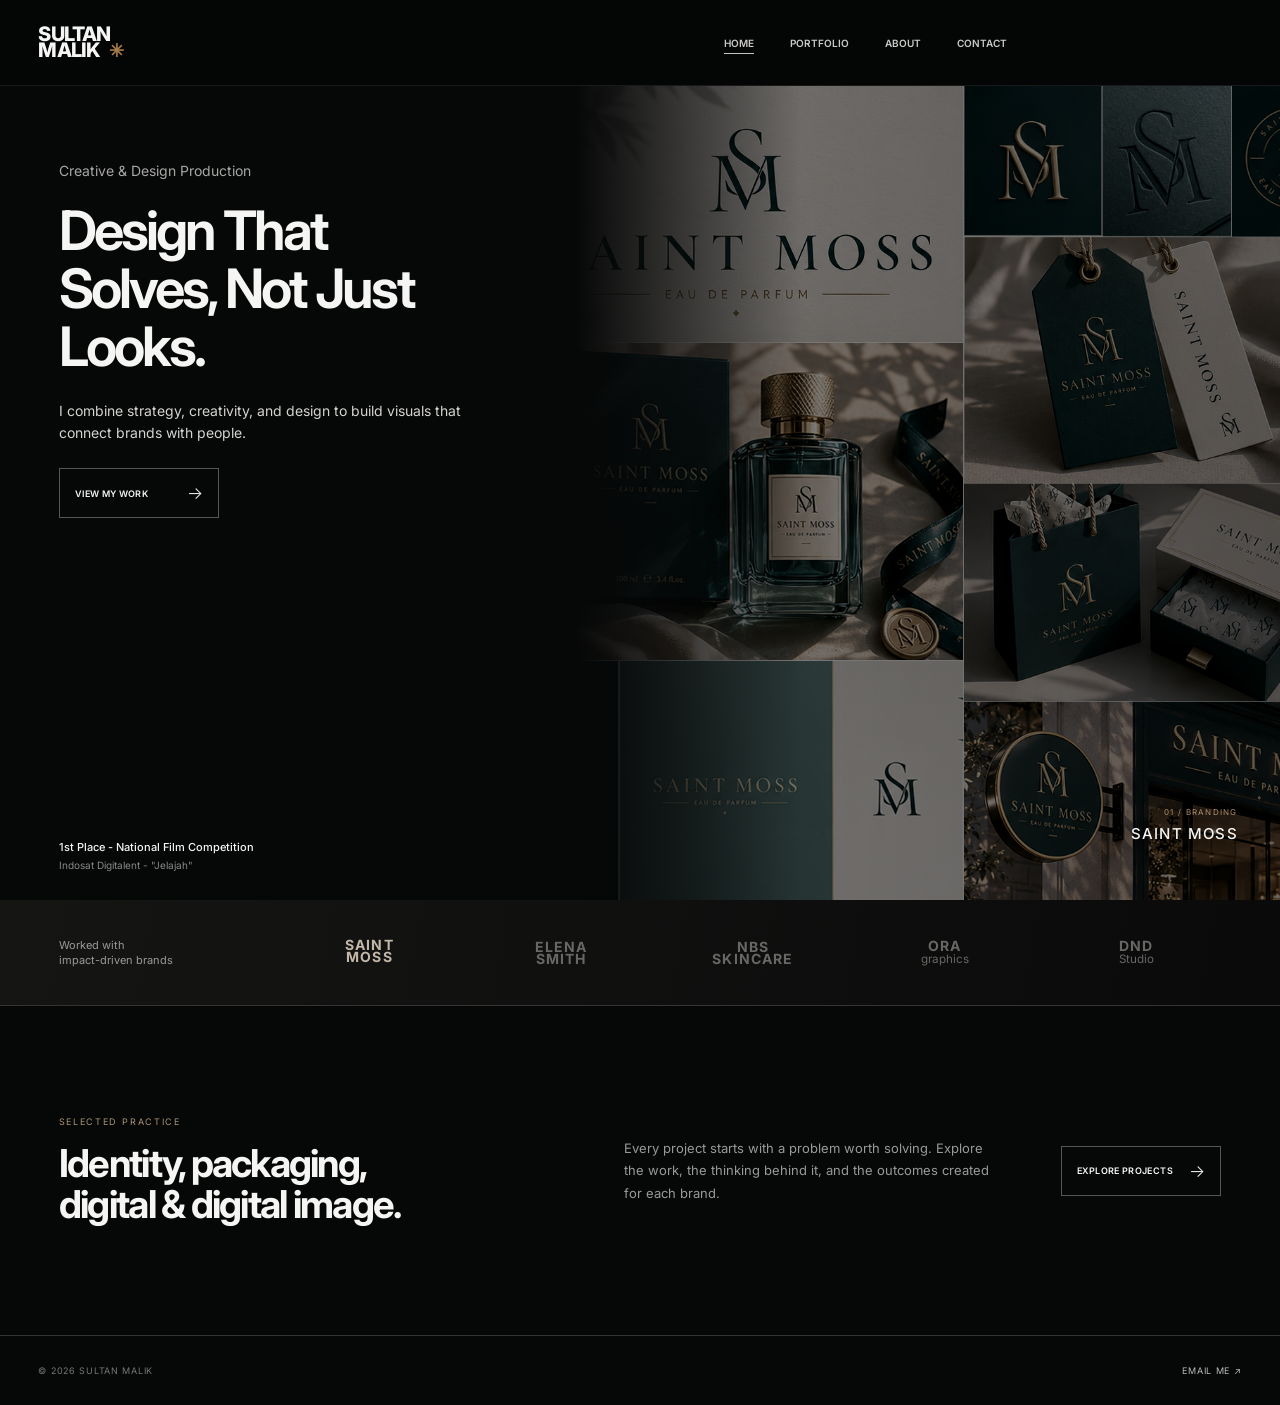
==== index.html @ d6b9b327 "Upload portfolio website" ====
<!doctype html>
<html lang="en">
  <head>
    <!-- ========================================================
         PENGATURAN HALAMAN HOME
         Ubah judul tab browser dan deskripsi Google di bagian ini.
         ======================================================== -->
    <meta charset="UTF-8">
    <meta name="viewport" content="width=device-width, initial-scale=1">
    <meta
      name="description"
      content="Sultan Malik - Creative and Design Production."
    >
    <title>Sultan Malik - Home</title>
    <link rel="stylesheet" href="./src/styles.css">
  </head>

  <body data-page="home">
    <div class="site-shell">
      <!-- HEADER DAN MENU
           Isi header dibuat oleh src/common.js. -->
      <div id="site-header"></div>

      <main class="home-page">
        <!-- ======================================================
             HERO HOME
             Ubah label, judul besar, deskripsi, dan tombol di sini.
             ====================================================== -->
        <section class="hero" id="home">
          <div class="hero-copy">
            <p class="intro" id="homeIntroLabel">Creative & Design Production</p>

            <h1 id="homeHeadline">
              Design That<br>
              Solves, Not Just<br>
              Looks.
            </h1>

            <p class="lede" id="homeIntroText">
              I combine strategy, creativity, and design to build visuals that
              connect brands with people.
            </p>

            <a class="outline-button" href="./portfolio.html">
              VIEW MY WORK
              <span class="arrow">→</span>
            </a>

            <div class="award achievement-carousel" id="achievementCarousel">
              <div
                class="achievement-items"
                id="achievementItems"
                aria-live="polite"
              >
                <article class="achievement-item active">
                  <b>1st Place - National Film Competition</b>
                  <span>Indosat Digitalent - "Jelajah"</span>
                </article>

                <article class="achievement-item">
                  <b>2nd Place - National Film Competition</b>
                  <span>SEAMEO BIOTROP - "Lerak"</span>
                </article>

                <article class="achievement-item">
                  <b>Top 10 - Provincial Film Competition</b>
                  <span>Short film - "Tanpa Batas"</span>
                </article>
              </div>
            </div>
          </div>

          <!-- SLIDER GAMBAR PROJECT HOME
               Tambah atau ubah setiap <figure class="hero-slide"> di sini. -->
          <div
            class="hero-art"
            role="img"
            aria-label="Dark premium packaging concept"
          >
            <figure class="hero-slide active" data-slide="0">
              <img
                src="./assets/saintmoss/template.png"
                alt="SAINT MOSS branding project"
              >
              <figcaption>
                <span>01 / BRANDING</span>
                <b>SAINT MOSS</b>
              </figcaption>
            </figure>

            <figure class="hero-slide" data-slide="1" aria-hidden="true">
              <img
                src="./assets/elena/DI/1.jpg"
                alt="ELENA SMITH digital imaging"
              >
              <figcaption>
                <span>02 / DIGITAL IMAGING</span>
                <b>ELENA SMITH</b>
              </figcaption>
            </figure>

            <figure class="hero-slide" data-slide="2" aria-hidden="true">
              <img
                src="./assets/nbs/sosmed/sosmed1.jpg"
                alt="NBS SKINCARE social media"
              >
              <figcaption>
                <span>03 / SOCIAL MEDIA</span>
                <b>NBS SKINCARE</b>
              </figcaption>
            </figure>

            <figure class="hero-slide" data-slide="3" aria-hidden="true">
              <img
                src="https://images.unsplash.com/photo-1544947950-fa07a98d237f?auto=format&fit=crop&w=1600&q=90"
                alt="ORA Graphics editorial project"
              >
              <figcaption>
                <span>04 / EDITORIAL</span>
                <b>ORA GRAPHICS</b>
              </figcaption>
            </figure>

            <figure class="hero-slide" data-slide="4" aria-hidden="true">
              <img
                src="https://images.unsplash.com/photo-1489599849927-2ee91cede3ba?auto=format&fit=crop&w=1600&q=90"
                alt="DND Studio film project"
              >
              <figcaption>
                <span>05 / MOVING IMAGE</span>
                <b>DND STUDIO</b>
              </figcaption>
            </figure>
          </div>
        </section>

        <!-- ======================================================
             TOMBOL NAMA BRAND DI BAWAH SLIDER
             data-slide harus sesuai urutan hero-slide, dimulai dari 0.
             ====================================================== -->
        <section class="brand-strip" aria-label="Selected clients">
          <p>
            Worked with<br>
            impact-driven brands
          </p>

          <button class="brand-trigger active" data-slide="0" aria-pressed="true">
            SAINT<br>
            MOSS
          </button>

          <button class="brand-trigger" data-slide="1" aria-pressed="false">
            ELENA<br>
            SMITH
          </button>

          <button class="brand-trigger" data-slide="2" aria-pressed="false">
            NBS<br>
            SKINCARE
          </button>

          <button class="brand-trigger" data-slide="3" aria-pressed="false">
            ORA<br>
            <small>graphics</small>
          </button>

          <button class="brand-trigger" data-slide="4" aria-pressed="false">
            DND<br>
            <small>Studio</small>
          </button>
        </section>

        <!-- ======================================================
             AJAKAN MELIHAT PORTFOLIO
             ====================================================== -->
        <section class="home-next">
          <div>
            <p class="eyebrow">SELECTED PRACTICE</p>

            <h2 id="practiceTitle">
              Identity, packaging,<br>
              digital & digital image.
            </h2>
          </div>

          <p id="practiceText">
            Every project starts with a problem worth solving. Explore the work,
            the thinking behind it, and the outcomes created for each brand.
          </p>

          <a class="outline-button" href="./portfolio.html">
            EXPLORE PROJECTS
            <span class="arrow">→</span>
          </a>
        </section>
      </main>

      <!-- FOOTER
           Isi footer dibuat oleh src/common.js. -->
      <div id="site-footer"></div>
    </div>

    <!-- JAVASCRIPT
         common.js = header/menu/footer, index.js = seluruh slider Home. -->
    <script type="module" src="./src/common.js"></script>
    <script type="module" src="./src/index.js"></script>
  </body>
</html>
---- src/styles.css ----
/* ============================================================
   FONT DAN PENGATURAN DASAR WEBSITE
   Warna utama, font, reset, dan perilaku scroll ada di bagian ini.
   ============================================================ */
@import url("https://fonts.googleapis.com/css2?family=Inter:wght@300;400;500;600;700&display=swap");

:root {
  color-scheme: dark;
  font-family: Inter, Arial, sans-serif;
  background: #050606;
  color: #f5f5f3;
  --gold: #a47b48;
  --muted: #9b9b98;
  --line: #343434;
}

* {
  box-sizing: border-box;
}

html {
  scroll-behavior: smooth;
}

body {
  margin: 0;
  min-width: 320px;
  min-height: 100vh;
  background: #050606;
  -webkit-font-smoothing: antialiased;
}

button,
a {
  font: inherit;
}

a {
  color: inherit;
  text-decoration: none;
}

button {
  color: inherit;
}

.site-shell {
  max-width: 1920px;
  margin: auto;
  overflow: clip;
  background: #060707;
}

/* ============================================================
   HEADER, LOGO, DAN NAVIGASI DESKTOP
   ============================================================ */
#site-header {
  position: sticky;
  top: 0;
  z-index: 50;
}

.header {
  height: 86px;
  display: grid;
  grid-template-columns: 1fr 1.25fr auto;
  align-items: center;
  padding: 0 3vw;
  border-bottom: 1px solid #181918;
  background: rgba(5, 6, 6, 0.94);
  backdrop-filter: blur(14px);
}

.brand {
  font-size: 20px;
  font-weight: 800;
  line-height: 0.78;
  letter-spacing: -0.8px;
}

.brand i {
  color: var(--gold);
  font-style: normal;
  font-size: 18px;
  margin-left: 5px;
}

.nav {
  display: flex;
  justify-content: center;
  gap: 36px;
  font-size: 10px;
  font-weight: 600;
}

.nav a {
  padding: 12px 0;
  opacity: 0.82;
  position: relative;
}

.nav a:hover {
  opacity: 1;
}

.nav a.active::after {
  content: "";
  position: absolute;
  height: 1px;
  background: #eee;
  left: 0;
  right: 0;
  bottom: 7px;
}

.header-action {
  min-width: 58px;
  display: flex;
  justify-content: flex-end;
}

.menu-button {
  display: none;
}

/* ============================================================
   STRUKTUR LAYOUT UTAMA
   ============================================================ */
.layout {
  display: grid;
  grid-template-columns: 63% 37%;
  align-items: start;
}

.left-column {
  border-right: 1px solid #4a4a48;
}

.right-column {
  min-width: 0;
}

/* ============================================================
   HOME: HERO, JUDUL, DAN TOMBOL UTAMA
   ============================================================ */
.hero {
  min-height: 650px;
  display: grid;
  grid-template-columns: 45% 55%;
  position: relative;
  overflow: hidden;
}

.hero-copy {
  padding: 76px 0 28px 4.6vw;
  z-index: 2;
}

.intro {
  color: #a7a7a5;
  font-size: 14px;
  margin: 0 0 22px;
}

h1 {
  font-size: clamp(50px, 4.25vw, 78px);
  line-height: 1.07;
  letter-spacing: -0.055em;
  margin: 0;
  font-weight: 650;
}

.lede {
  max-width: 405px;
  color: #d4d4d1;
  font-size: 14px;
  line-height: 1.6;
  margin: 24px 0;
}

.outline-button {
  display: flex;
  justify-content: space-between;
  align-items: center;
  width: 160px;
  border: 1px solid #555;
  padding: 14px 15px;
  font-size: 9px;
  font-weight: 600;
  letter-spacing: 0.04em;
  transition: 0.25s;
}

.outline-button:hover {
  background: #f2f2ef;
  color: #080808;
  border-color: #f2f2ef;
}

.arrow {
  font-size: 17px;
  font-weight: 300;
}

/* ============================================================
   HOME: SLIDE ACHIEVEMENT
   Transisi muncul/hilang achievement diatur di bagian ini.
   ============================================================ */
.award {
  position: absolute;
  bottom: 26px;
  display: flex;
  align-items: center;
}

.award p {
  margin: 0;
  font-size: 11px;
  line-height: 1.55;
}

.award span {
  color: #9e9e9b;
}

.award b {
  font-weight: 500;
}

.achievement-items {
  position: relative;
  width: 310px;
  height: 38px;
}

.achievement-item {
  position: absolute;
  inset: 0;
  display: flex;
  flex-direction: column;
  justify-content: center;
  gap: 5px;
  opacity: 0;
  transform: translateY(7px);
  transition:
    opacity 0.45s ease,
    transform 0.45s ease;
  pointer-events: none;
}

.achievement-item.active {
  opacity: 1;
  transform: translateY(0);
}

.achievement-item b {
  font-size: 11px;
  font-weight: 500;
}

.achievement-item span {
  color: #888;
  font-size: 10px;
}

/* ============================================================
   HOME: SLIDER GAMBAR PROJECT
   JavaScript memilih class .active; CSS membuat efek fade dan geraknya.
   ============================================================ */
.hero-art {
  position: relative;
  background: radial-gradient(
    circle at 57% 53%,
    #292823 0,
    #121311 27%,
    #070808 58%
  );
}

.hero-art::after {
  content: "";
  position: absolute;
  inset: 58% 0 0;
  background: linear-gradient(160deg, transparent, #030303 60%);
  border-top: 1px solid #171817;
  transform: skewY(-5deg);
  transform-origin: left;
}

.hero-slide {
  position: absolute;
  inset: 0;
  z-index: 1;
  margin: 0;
  opacity: 0;
  transform: scale(1.025);
  transition:
    opacity 0.8s ease,
    transform 5.5s ease;
  pointer-events: none;
}

.hero-slide.active {
  opacity: 1;
  transform: scale(1);
  pointer-events: auto;
}

.hero-slide::after {
  content: "";
  position: absolute;
  inset: 0;
  background: linear-gradient(
    90deg,
    #060707 0,
    transparent 32%,
    rgba(0, 0, 0, 0.16) 100%
  );
}

.hero-slide img {
  width: 100%;
  height: 100%;
  object-fit: cover;
  filter: saturate(0.55) brightness(0.48) contrast(1.08);
}

.hero-slide figcaption {
  position: absolute;
  z-index: 3;
  right: 6%;
  bottom: 7%;
  display: flex;
  flex-direction: column;
  align-items: flex-end;
  gap: 7px;
  text-align: right;
  text-shadow: 0 2px 12px #000;
}

.hero-slide figcaption span {
  color: #ad8d68;
  font-size: 8px;
  letter-spacing: 0.16em;
}

.hero-slide figcaption b {
  font-size: 15px;
  letter-spacing: 0.08em;
  font-weight: 500;
}

.package {
  position: absolute;
  z-index: 2;
  width: 260px;
  height: 385px;
  right: 14%;
  top: 100px;
  padding: 105px 35px;
  color: #a77c48;
  background: linear-gradient(110deg, #131414, #282724 48%, #111 49%);
  box-shadow: -35px 40px 65px #000;
  transform: perspective(700px) rotateY(-7deg) rotateZ(2deg);
}

.package::after {
  content: "";
  position: absolute;
  right: 0;
  top: 0;
  width: 38px;
  height: 100%;
  background: repeating-linear-gradient(45deg, #9b7041 0 6px, #191714 6px 12px);
  mix-blend-mode: screen;
  opacity: 0.65;
}

.package span {
  font-family: Georgia, serif;
  font-size: 24px;
  font-style: italic;
}

.package small {
  display: block;
  font-size: 9px;
  margin-top: 36px;
  line-height: 1.5;
}

/* ============================================================
   HOME: TOMBOL NAMA BRAND DI BAWAH SLIDER
   ============================================================ */
.brand-strip {
  min-height: 105px;
  padding: 0 4.6vw;
  display: grid;
  grid-template-columns: 1.2fr repeat(5, 1fr);
  align-items: center;
  gap: 22px;
  background: linear-gradient(100deg, #151614, #090a09);
  color: #999;
}

.brand-strip p {
  font-size: 11px;
  line-height: 1.35;
}

.brand-strip b {
  font-size: 14px;
  letter-spacing: 0.08em;
  line-height: 0.85;
  text-align: center;
}

.brand-strip small {
  letter-spacing: 0;
  font-weight: 400;
}

.brand-trigger {
  min-height: 70px;
  border: 0;
  padding: 8px;
  background: none;
  color: #676765;
  font-size: 14px;
  font-weight: 700;
  letter-spacing: 0.08em;
  line-height: 0.85;
  text-align: center;
  cursor: pointer;
  transition:
    color 0.35s ease,
    transform 0.35s ease;
}

.brand-trigger small {
  font-weight: 400;
  letter-spacing: 0;
}

.brand-trigger:hover {
  color: #aaa59d;
}

.brand-trigger.active {
  color: #c2b7a9;
  transform: translateY(-2px);
}

.brand-trigger:focus-visible {
  outline: 1px solid #8f704d;
  outline-offset: 3px;
}

/* ============================================================
   KOMPONEN KONTEN BERSAMA
   Style umum untuk blok About, Portfolio, statistik, dan Contact.
   ============================================================ */
.about {
  min-height: 365px;
  display: grid;
  grid-template-columns: 45% 55%;
  padding: 24px 4.6vw;
  align-items: center;
}

.eyebrow {
  color: #ac9478;
  font-size: 9px;
  letter-spacing: 0.18em;
  margin: 0 0 16px;
}

.about h2,
.portfolio h2,
.contact h2 {
  font-size: 30px;
  letter-spacing: -0.045em;
  margin: 0 0 14px;
}

.about-copy > p:not(.eyebrow) {
  color: #aaa;
  max-width: 330px;
  font-size: 12px;
  line-height: 1.65;
}

.small {
  width: 135px;
  margin-top: 18px;
  padding: 10px 12px;
  font-size: 8px;
}

.portrait {
  height: 285px;
  background: linear-gradient(135deg, #161616, #272727 60%, #080808);
  position: relative;
  overflow: hidden;
  display: grid;
  place-items: center;
  color: #555;
  font-size: 25px;
  letter-spacing: 0.2em;
  text-align: center;
}

.portrait-glow {
  position: absolute;
  width: 210px;
  height: 330px;
  border-radius: 50% 50% 30% 30%;
  background: radial-gradient(circle at 55% 25%, #999, #333 22%, #070707 65%);
  right: 18%;
  top: 38px;
  filter: grayscale(1);
  transform: rotate(-10deg);
}

.portrait span {
  z-index: 1;
  font-size: 9px;
  color: #888;
}

.stats {
  min-height: 120px;
  display: grid;
  grid-template-columns: repeat(4, 1fr);
  background: linear-gradient(90deg, #181916, #0b0c0b);
  padding: 24px 4vw;
}

.stats div {
  display: flex;
  flex-direction: column;
  align-items: center;
  justify-content: center;
  gap: 9px;
  border-right: 1px solid #3d3d3b;
}

.stats div:last-child {
  border: 0;
}

.stats strong {
  font-family: Georgia, serif;
  font-weight: 400;
  font-size: 31px;
}

.stats sup {
  font-size: 18px;
}

.stats span {
  font-size: 11px;
  color: #aaa;
}

.portfolio {
  min-height: 1000px;
}

.portfolio-head {
  padding: 42px 32px 20px;
  border-bottom: 1px solid var(--line);
}

.portfolio h2 {
  font-size: 34px;
}

.filters {
  display: flex;
  gap: 8px;
  flex-wrap: wrap;
  margin-top: 15px;
}

.filters button {
  border: 0;
  background: none;
  color: #999;
  font-size: 9px;
  padding: 8px 12px;
  cursor: pointer;
}

.filters button.active {
  background: #f1f1ef;
  color: #111;
  border-radius: 3px;
}

.project-grid {
  padding: 0 20px 20px;
  display: grid;
  grid-template-columns: 1fr 1fr;
  gap: 18px;
}

.project-card {
  padding-top: 0;
  min-width: 0;
  transition: 0.2s;
}

.project-image {
  aspect-ratio: 1.48;
  overflow: hidden;
  background: #1c1c1b;
  position: relative;
}

.project-image img {
  width: 100%;
  height: 100%;
  object-fit: cover;
  filter: saturate(0.65) brightness(0.7);
  transition: 0.45s;
}

.project-card:hover img {
  transform: scale(1.04);
  filter: saturate(0.9) brightness(0.78);
}

.view-label {
  position: absolute;
  inset: auto 8px 8px auto;
  background: #eee;
  color: #111;
  padding: 7px 9px;
  font-size: 7px;
  opacity: 0;
  transform: translateY(5px);
  transition: 0.25s;
}

.project-card:hover .view-label {
  opacity: 1;
  transform: none;
}

.project-meta {
  display: flex;
  justify-content: space-between;
  gap: 10px;
  padding: 10px 0 0;
}

.project-meta h3 {
  font-size: 11px;
  margin: 0 0 5px;
  font-weight: 500;
}

.project-meta p {
  font-size: 10px;
  color: #9a9a98;
  margin: 0;
}

.project-meta button {
  border: 0;
  background: none;
  color: #c47b69;
  font-size: 8px;
  cursor: pointer;
}

.contact {
  min-height: 230px;
  border-top: 1px solid var(--line);
  display: grid;
  grid-template-columns: 55% 45%;
  padding: 35px 32px;
  overflow: hidden;
  background: linear-gradient(120deg, #10110f, #080908);
}

.contact h2 {
  font-size: 27px;
}

.contact > div > p:not(.eyebrow) {
  font-size: 10px;
  color: #999;
  line-height: 1.5;
  max-width: 220px;
}

.contact-rock {
  width: 150px;
  height: 85px;
  margin: 42px 0 0 8px;
  background: linear-gradient(145deg, #555, #121212 50%, #252525);
  clip-path: polygon(
    10% 50%,
    30% 10%,
    75% 0,
    100% 35%,
    82% 76%,
    43% 100%,
    0 78%
  );
  transform: rotate(-9deg);
  box-shadow: 0 30px 40px #000;
}

/* ============================================================
   FOOTER BERSAMA
   ============================================================ */
footer {
  height: 70px;
  border-top: 1px solid var(--line);
  padding: 0 3vw;
  display: flex;
  align-items: center;
  justify-content: space-between;
  color: #777;
  font-size: 9px;
  letter-spacing: 0.08em;
}

footer a {
  color: #bbb;
}

/* Multi-page layouts */
.home-page .hero {
  min-height: calc(100vh - 86px);
}

/* ============================================================
   HOME: BAGIAN AJAKAN MELIHAT PROJECT
   ============================================================ */
.home-next {
  min-height: 330px;
  padding: 70px 4.6vw;
  display: grid;
  grid-template-columns: 1.35fr 1fr auto;
  gap: 70px;
  align-items: center;
  border-top: 1px solid var(--line);
}

.home-next h2,
.about-story h2,
.section-heading h2 {
  font-size: clamp(30px, 3vw, 50px);
  line-height: 1.08;
  letter-spacing: -0.045em;
  margin: 0;
}

.home-next > p {
  color: #999;
  font-size: 13px;
  line-height: 1.7;
  max-width: 430px;
}

/* ============================================================
   JUDUL PEMBUKA HALAMAN DALAM
   Dipakai oleh halaman Portfolio dan About.
   ============================================================ */
.page-intro {
  min-height: 430px;
  padding: 70px 4.6vw 55px;
  display: grid;
  grid-template-columns: 1.1fr 0.9fr;
  align-items: end;
  border-bottom: 1px solid var(--line);
  background: radial-gradient(circle at 78% 25%, #171713, #060707 35%);
}

.page-intro h1 {
  font-size: clamp(68px, 8vw, 130px);
}

.page-intro > p {
  max-width: 520px;
  color: #aaa;
  line-height: 1.75;
  font-size: 14px;
  padding-bottom: 14px;
}

.portfolio.standalone {
  min-height: 0;
}

.standalone .portfolio-head {
  padding: 22px 4.6vw;
}

.standalone .project-grid {
  grid-template-columns: repeat(3, 1fr);
  gap: 28px 22px;
  padding: 28px 4.6vw 80px;
}

.standalone .project-meta h3 {
  font-size: 13px;
}

.standalone .project-meta p {
  font-size: 11px;
}

/* ============================================================
   PORTFOLIO: EXPLORER DAN TRANSISI PERGANTIAN VIEW
   ============================================================ */
.portfolio-explorer {
  min-height: 620px;
}

#portfolioView {
  opacity: 0;
  transform: translateY(8px);
  transition:
    opacity 0.28s ease,
    transform 0.28s ease;
}

#portfolioView.view-enter {
  opacity: 1;
  transform: translateY(0);
}

.explorer-heading {
  padding: 55px 4.6vw 28px;
  display: flex;
  justify-content: space-between;
  align-items: end;
  gap: 30px;
}

.explorer-heading h2,
.category-view-heading h2,
.project-detail-header h2 {
  margin: 0;
  font-size: clamp(38px, 5vw, 72px);
  line-height: 1;
  letter-spacing: -0.05em;
}

/* ============================================================
   PORTFOLIO: KARTU KATEGORI
   ============================================================ */
.category-grid {
  padding: 0 4.6vw 85px;
  display: grid;
  grid-template-columns: repeat(3, 1fr);
  gap: 22px;
}

.category-card {
  min-height: 500px;
  padding: 0;
  position: relative;
  overflow: hidden;
  border: 1px solid #242424;
  background: #111;
  color: #eee;
  text-align: left;
  cursor: pointer;
}

.category-card img {
  width: 100%;
  height: 100%;
  object-fit: cover;
  position: absolute;
  inset: 0;
  filter: saturate(0.45) brightness(0.46);
  transition:
    transform 0.7s ease,
    filter 0.45s ease;
}

.category-card:hover img,
.category-card:focus-visible img {
  transform: scale(1.035);
  filter: saturate(0.68) brightness(0.58);
}

.category-shade {
  position: absolute;
  inset: 0;
  background: linear-gradient(
    180deg,
    rgba(0, 0, 0, 0.06),
    rgba(0, 0, 0, 0.2) 42%,
    rgba(0, 0, 0, 0.92)
  );
}

.category-number {
  position: absolute;
  top: 25px;
  left: 25px;
  color: #b49470;
  font-size: 9px;
  letter-spacing: 0.15em;
}

.category-content {
  position: absolute;
  left: 25px;
  right: 25px;
  bottom: 28px;
  display: flex;
  flex-direction: column;
  gap: 12px;
}

.category-content b {
  font-size: 30px;
  letter-spacing: -0.04em;
}

.category-content small {
  min-height: 42px;
  max-width: 320px;
  color: #aaa;
  font-size: 11px;
  line-height: 1.65;
}

.category-content em {
  margin-top: 8px;
  color: #b79b7a;
  font-size: 8px;
  font-style: normal;
  letter-spacing: 0.13em;
}

.category-card:focus-visible,
.project-open:focus-visible,
.portfolio-back:focus-visible {
  outline: 1px solid #b8956b;
  outline-offset: 3px;
}

/* ============================================================
   PORTFOLIO: TOOLBAR, TOMBOL BACK, DAN JUDUL KATEGORI
   ============================================================ */
.portfolio-toolbar {
  min-height: 58px;
  padding: 7px 4.6vw;
  position: sticky;
  top: 86px;
  z-index: 25;
  display: flex;
  justify-content: space-between;
  align-items: center;
  background: rgba(7, 8, 8, 0.94);
  backdrop-filter: blur(14px);
}

.portfolio-toolbar > span {
  color: #777;
  font-size: 8px;
  letter-spacing: 0.14em;
}

.portfolio-back {
  min-height: 42px;
  padding: 0 15px;
  border: 1px solid #333;
  background: #0a0b0b;
  color: #a7a7a2;
  display: inline-flex;
  align-items: center;
  gap: 11px;
  font-size: 9px;
  letter-spacing: 0.1em;
  cursor: pointer;
  transition:
    color 0.2s ease,
    border-color 0.2s ease,
    background 0.2s ease;
}

.portfolio-back span {
  color: #c09a6d;
  font-size: 17px;
}

.portfolio-back:hover {
  color: #fff;
  border-color: #70604c;
  background: #10100f;
}

.category-view-heading {
  padding: 55px 4.6vw 35px;
  display: grid;
  grid-template-columns: 0.25fr 0.75fr 1fr;
  gap: 40px;
  align-items: end;
}

.category-view-heading > p:last-child {
  max-width: 500px;
  margin: 0 0 5px;
  color: #999;
  font-size: 12px;
  line-height: 1.7;
}

.explorer-project-grid {
  grid-template-columns: repeat(3, 1fr);
  gap: 32px 22px;
  padding: 18px 4.6vw 85px;
}

.explorer-project-card {
  position: relative;
}

/* ============================================================
   PORTFOLIO: KARTU PROJECT DALAM KATEGORI
   ============================================================ */
.project-open {
  width: 100%;
  padding: 0;
  border: 0;
  background: none;
  color: inherit;
  display: block;
  text-align: left;
  cursor: pointer;
}

.project-open > .project-image {
  display: block;
}

.explorer-project-card .project-meta {
  display: flex;
  justify-content: space-between;
  align-items: flex-start;
  padding-top: 12px;
}

.explorer-project-card .project-meta > span {
  display: flex;
  flex-direction: column;
  gap: 5px;
}

.explorer-project-card .project-meta b {
  font-size: 12px;
  font-weight: 500;
}

.explorer-project-card .project-meta small {
  color: #92928f;
  font-size: 10px;
}

.explorer-project-card .project-meta em {
  color: #6f6f6c;
  font-size: 8px;
  font-style: normal;
}

/* ============================================================
   PORTFOLIO: HALAMAN DETAIL PROJECT
   ============================================================ */
.project-detail {
  padding-bottom: 70px;
}

.project-detail-header {
  padding: 65px 4.6vw 55px;
  display: grid;
  grid-template-columns: 1.05fr 0.95fr;
  gap: 80px;
  align-items: end;
}

.project-detail-header h2 {
  font-size: clamp(52px, 7vw, 110px);
}

.project-description > p {
  color: #aaa;
  font-size: 13px;
  line-height: 1.8;
  max-width: 580px;
  margin: 0 0 35px;
}

.project-description dl {
  margin: 0;
  display: grid;
  grid-template-columns: repeat(3, 1fr);
  gap: 20px;
}

.project-description dl div {
  border-top: 1px solid #333;
  padding-top: 12px;
}

.project-description dt {
  color: #6f6f6c;
  font-size: 8px;
  letter-spacing: 0.12em;
}

.project-description dd {
  margin: 7px 0 0;
  color: #aaa;
  font-size: 10px;
}

.project-cover-wide {
  margin: 0 4.6vw 32px;
  height: min(68vw, 780px);
  overflow: hidden;
  background: #111;
}

.project-cover-wide img {
  width: 100%;
  height: 100%;
  object-fit: cover;
  filter: saturate(0.72) brightness(0.8);
}

/* ============================================================
   PORTFOLIO: PLAYER VIDEO YOUTUBE
   ============================================================ */
.project-video {
  margin: 0 4.6vw 32px;
  aspect-ratio: 16/9;
  overflow: hidden;
  background: #0b0b0b;
}

.video-facade {
  width: 100%;
  height: 100%;
  padding: 0;
  position: relative;
  display: block;
  overflow: hidden;
  border: 0;
  background: #0b0b0b;
  color: #fff;
  text-align: left;
  cursor: pointer;
}

.video-facade img {
  width: 100%;
  height: 100%;
  object-fit: cover;
  filter: saturate(0.48) brightness(0.48);
  transition:
    filter 0.35s ease,
    transform 0.7s ease;
}

.video-facade:hover img,
.video-facade:focus-visible img {
  filter: saturate(0.68) brightness(0.58);
  transform: scale(1.015);
}

.video-facade:focus-visible {
  outline: 2px solid #b8956b;
  outline-offset: -5px;
}

.video-shade {
  position: absolute;
  inset: 0;
  background: linear-gradient(
    90deg,
    rgba(0, 0, 0, 0.75),
    rgba(0, 0, 0, 0.12) 60%
  );
}

.video-content {
  position: absolute;
  left: 5%;
  bottom: 10%;
  display: flex;
  flex-direction: column;
  gap: 10px;
}

.video-content small {
  color: #c09b6f;
  font-size: 8px;
  letter-spacing: 0.15em;
  text-transform: uppercase;
}

.video-content b {
  font-size: clamp(32px, 5vw, 76px);
  letter-spacing: -0.05em;
}

.video-content em {
  color: #aaa;
  font-size: 10px;
  font-style: normal;
}

.video-player-frame,
.video-player-frame iframe {
  width: 100%;
  height: 100%;
}

.video-player-frame iframe {
  display: block;
  border: 0;
}

/* ============================================================
   PORTFOLIO: GALLERY MASONRY DAN EFEK HOVER GAMBAR
   ============================================================ */
.masonry-gallery {
  margin: 0 4.6vw;
  columns: 3 280px;
  column-gap: 22px;
}

.masonry-item {
  margin: 0 0 22px;
  break-inside: avoid;
  overflow: hidden;
  background: #111;
}

.masonry-item:nth-child(3n + 1) img {
  aspect-ratio: 4/5;
}

.masonry-item:nth-child(3n + 2) img {
  aspect-ratio: 4/3;
}

.masonry-item:nth-child(3n) img {
  aspect-ratio: 1/1;
}

.masonry-item img {
  width: 100%;
  object-fit: cover;
  display: block;
  filter: saturate(0.72) brightness(0.78);
  transition:
    filter 0.3s ease,
    transform 0.5s ease;
}

.masonry-item:hover img {
  filter: saturate(0.92) brightness(0.88);
  transform: scale(1.01);
}

.detail-bottom-back {
  margin: 55px 4.6vw 0;
  padding-top: 25px;
  border-top: 1px solid var(--line);
}

/* ============================================================
   ABOUT: HERO DAN FOTO PROFIL
   ============================================================ */
.about-hero {
  min-height: 650px;
  align-items: center;
}

.about-hero .portrait {
  width: 100%;
  height: 470px;
}

.about-hero .portrait-glow {
  width: 340px;
  height: 500px;
  right: 17%;
}

.about-hero figure.portrait {
  margin: 0;
  display: block;
  background: #111;
}

.about-hero .portrait img {
  width: 100%;
  height: 100%;
  object-fit: cover;
  object-position: center 34%;
  filter: saturate(0.72) contrast(1.04);
  transition:
    filter 0.35s ease,
    transform 0.6s ease;
}

.about-hero .portrait:hover img {
  filter: saturate(0.92) contrast(1.02);
  transform: scale(1.015);
}

.cv-button {
  margin-top: 30px;
  width: 165px;
}

/* ============================================================
   ABOUT: CERITA DAN PENDEKATAN KERJA
   ============================================================ */
.about-story {
  min-height: 440px;
  padding: 80px 4.6vw;
  display: grid;
  grid-template-columns: 0.35fr 1fr;
  gap: 50px;
  border-top: 1px solid var(--line);
}

.about-story > div {
  max-width: 900px;
}

.story-columns {
  display: grid;
  grid-template-columns: 1fr 1fr;
  gap: 50px;
  margin-top: 42px;
}

.story-columns p {
  color: #999;
  font-size: 13px;
  line-height: 1.8;
  margin: 0;
}

/* ============================================================
   ABOUT: TIMELINE EXPERIENCE
   ============================================================ */
.experience-block {
  padding: 90px 4.6vw;
  border-top: 1px solid var(--line);
}

.section-heading {
  display: grid;
  grid-template-columns: 0.35fr 1fr;
  gap: 50px;
  margin-bottom: 55px;
}

.timeline {
  border-top: 1px solid #454543;
}

.timeline article {
  min-height: 165px;
  padding: 30px 0;
  display: grid;
  grid-template-columns: 0.35fr 1fr auto;
  gap: 50px;
  align-items: start;
  border-bottom: 1px solid #30302f;
}

.timeline time,
.timeline article > span {
  font-size: 9px;
  letter-spacing: 0.13em;
  color: #a88b69;
}

.timeline article > span {
  color: #777;
}

.timeline h2 {
  font-size: 24px;
  letter-spacing: -0.03em;
  margin: 0 0 12px;
}

.timeline h3 {
  color: #b7a083;
  font-size: 10px;
  font-weight: 500;
  letter-spacing: 0.07em;
  margin: 0 0 15px;
  text-transform: uppercase;
}

.timeline p {
  color: #999;
  max-width: 620px;
  font-size: 12px;
  line-height: 1.7;
  margin: 0;
}

/* ============================================================
   CONTACT: HERO, EMAIL, DAN VISUAL
   ============================================================ */
.contact-hero {
  min-height: calc(100vh - 86px);
  display: grid;
  grid-template-columns: 58% 42%;
}

.contact-hero > div:first-child {
  padding: 10vh 4.6vw;
  display: flex;
  flex-direction: column;
  justify-content: center;
}

.contact-hero h1 {
  font-size: clamp(66px, 8vw, 130px);
}

.contact-email {
  margin-top: 45px;
  width: fit-content;
  font-size: 17px;
  padding-bottom: 10px;
  border-bottom: 1px solid #777;
}

.contact-email span {
  color: var(--gold);
  margin-left: 30px;
}

.contact-visual {
  min-height: 600px;
  display: grid;
  place-items: center;
  background: radial-gradient(circle, #292925, #090a09 45%);
  border-left: 1px solid #3c3c3a;
}

.contact-visual .contact-rock {
  width: 330px;
  height: 190px;
  margin: 0;
}

.contact-details {
  min-height: 150px;
  padding: 35px 4.6vw;
  display: grid;
  grid-template-columns: 0.6fr 1.4fr auto;
  gap: 40px;
  align-items: center;
  border-top: 1px solid var(--line);
}

.contact-details p {
  font-size: 9px;
  letter-spacing: 0.13em;
  color: #777;
}

.contact-details div {
  display: flex;
  flex-wrap: wrap;
  gap: 12px 25px;
}

.contact-details span {
  font-size: 11px;
  color: #aaa;
}

/* ============================================================
   ABOUT: EDUCATION, HARD SKILLS, DAN SOFT SKILLS
   ============================================================ */
.credentials {
  padding: 70px 4.6vw;
  display: grid;
  grid-template-columns: 1.2fr 1fr 1fr;
  gap: 70px;
  border-top: 1px solid var(--line);
  background: linear-gradient(110deg, #11120f, #070808);
}

.credentials h2 {
  font-size: 27px;
  letter-spacing: -0.035em;
  margin: 0 0 10px;
}

.credentials p:not(.eyebrow),
.credentials small {
  color: #999;
  line-height: 1.7;
}

.credentials small {
  display: block;
  margin-top: 18px;
  max-width: 390px;
  font-size: 10px;
}

.credentials ul {
  list-style: none;
  padding: 0;
  margin: 0;
  display: grid;
  gap: 10px;
}

.credentials li {
  color: #aaa;
  font-size: 11px;
  padding-bottom: 10px;
  border-bottom: 1px solid #292929;
}

/* ============================================================
   ABOUT: DETAIL KONTAK PERSONAL
   ============================================================ */
.about-contact {
  padding: 55px 4.6vw;
  display: grid;
  grid-template-columns: 0.35fr 1fr;
  gap: 50px;
  border-top: 1px solid var(--line);
}

.about-contact > div {
  display: flex;
  flex-wrap: wrap;
  gap: 18px 50px;
}

.about-contact a,
.about-contact span {
  color: #bbb;
  font-size: 12px;
}

.about-contact a {
  border-bottom: 1px solid #555;
  padding-bottom: 5px;
}

.direct-contact {
  display: flex;
  flex-wrap: wrap;
  gap: 12px 30px;
  margin-top: 22px;
  color: #888;
  font-size: 10px;
  letter-spacing: 0.05em;
}

.direct-contact a {
  color: #bbb;
}

/* ============================================================
   RESPONSIVE: LAYAR DESKTOP BESAR
   ============================================================ */
@media (min-width: 1100px) {
  .project-grid {
    padding-top: 0;
  }

  .project-card:nth-child(-n + 2) {
    padding-top: 0;
  }

  .portfolio-head + .project-grid {
    padding-top: 0;
  }

  .project-grid {
    margin-top: 0;
  }

  .project-card {
    margin-top: 0;
  }

  .project-grid .project-card:nth-child(n + 3) {
    margin-top: 0;
  }
}

/* ============================================================
   RESPONSIVE: TABLET DAN LAPTOP KECIL
   ============================================================ */
@media (max-width: 1100px) {
  .layout {
    grid-template-columns: 58% 42%;
  }

  .hero {
    grid-template-columns: 55% 45%;
  }

  .package {
    width: 210px;
    height: 330px;
    right: 5%;
  }

  .brand-strip {
    gap: 8px;
  }

  .brand-trigger {
    font-size: 11px;
  }

  .project-grid {
    grid-template-columns: 1fr;
  }

  .standalone .project-grid {
    grid-template-columns: repeat(2, 1fr);
  }

  .category-grid {
    grid-template-columns: repeat(2, 1fr);
  }

  .category-card:first-child {
    grid-column: span 2;
    min-height: 420px;
  }

  .explorer-project-grid {
    grid-template-columns: repeat(2, 1fr);
  }

  .portrait-glow {
    right: 5%;
  }

  .home-next {
    grid-template-columns: 1fr 1fr;
  }

  .home-next .outline-button {
    grid-column: 2;
  }

  .contact-details {
    grid-template-columns: 1fr 2fr;
  }

  .contact-details > p:last-child {
    grid-column: 2;
  }
}

/* ============================================================
   RESPONSIVE: MOBILE
   Menu mobile dan susunan satu kolom diatur di bagian ini.
   ============================================================ */
@media (max-width: 760px) {
  .header {
    height: 72px;
    grid-template-columns: 1fr auto auto;
    padding: 0 20px;
  }

  .brand {
    font-size: 17px;
  }

  .menu-button {
    display: block;
    border: 0;
    background: none;
    font-size: 9px;
    letter-spacing: 0.13em;
    margin-right: 18px;
  }

  .nav {
    display: none;
    position: absolute;
    top: 72px;
    left: 0;
    right: 0;
    background: #090a09;
    padding: 22px;
    flex-direction: column;
    gap: 7px;
    border-bottom: 1px solid #333;
  }

  .nav.open {
    display: flex;
  }

  .nav a.active::after {
    display: none;
  }

  .layout {
    display: flex;
    flex-direction: column;
  }

  .left-column {
    display: contents;
  }

  .right-column {
    display: contents;
  }

  .hero {
    order: 1;
    min-height: 650px;
    display: block;
  }

  .hero-copy {
    padding: 70px 22px 22px;
  }

  .hero h1 {
    font-size: 50px;
  }

  .lede {
    max-width: 310px;
  }

  .hero-art {
    position: absolute;
    inset: 280px 0 0;
    opacity: 0.65;
  }

  .hero-slide::after {
    background: linear-gradient(
      180deg,
      #060707 0,
      transparent 38%,
      rgba(0, 0, 0, 0.3) 100%
    );
  }

  .hero-slide figcaption {
    right: 18px;
    bottom: 22px;
  }

  .package {
    width: 200px;
    height: 290px;
    right: 8%;
    top: 68px;
    padding: 80px 25px;
  }

  .award {
    left: 22px;
    bottom: 22px;
  }

  .achievement-items {
    width: 250px;
  }

  .brand-strip {
    order: 2;
    min-height: 110px;
    padding: 16px 16px;
    display: flex;
    gap: 8px;
    overflow-x: auto;
    scrollbar-width: none;
  }

  .brand-strip::-webkit-scrollbar {
    display: none;
  }

  .brand-strip p {
    min-width: 135px;
  }

  .brand-trigger {
    min-width: 105px;
    font-size: 11px;
  }

  .portfolio {
    order: 3;
    min-height: 0;
  }

  .portfolio-head {
    padding: 54px 22px 22px;
  }

  .portfolio h2 {
    font-size: 36px;
  }

  .project-grid {
    padding: 0 14px 34px;
    gap: 22px;
  }

  .project-image {
    aspect-ratio: 1.35;
  }

  .project-meta h3 {
    font-size: 13px;
  }

  .project-meta p {
    font-size: 11px;
  }

  .about {
    order: 4;
    grid-template-columns: 1fr;
    padding: 50px 22px;
    gap: 30px;
  }

  .about h2 {
    font-size: 34px;
  }

  .portrait {
    height: 330px;
  }

  .stats {
    order: 5;
    grid-template-columns: 1fr 1fr;
    padding: 0 16px;
  }

  .stats div {
    min-height: 120px;
    border-bottom: 1px solid #333;
  }

  .stats div:nth-child(2) {
    border-right: 0;
  }

  .contact {
    order: 6;
    min-height: 260px;
    padding: 45px 22px;
  }

  .contact h2 {
    font-size: 31px;
  }

  .contact-rock {
    width: 120px;
  }

  footer {
    height: 80px;
    padding: 0 22px;
  }

  .home-page .hero {
    min-height: 650px;
  }

  .home-next {
    padding: 55px 22px;
    grid-template-columns: 1fr;
    gap: 25px;
  }

  .home-next .outline-button {
    grid-column: auto;
  }

  .page-intro {
    min-height: 460px;
    padding: 60px 22px 40px;
    grid-template-columns: 1fr;
    gap: 35px;
    align-items: end;
  }

  .page-intro h1 {
    font-size: 58px;
  }

  .page-intro > p {
    font-size: 12px;
  }

  .standalone .portfolio-head {
    padding: 20px 14px;
  }

  .standalone .project-grid {
    grid-template-columns: 1fr;
    padding: 20px 14px 50px;
  }

  .about-hero {
    min-height: 0;
    padding-bottom: 55px;
  }

  .about-hero .portrait {
    height: 440px;
  }

  .about-hero .portrait img {
    object-position: center 28%;
  }

  .about-story {
    padding: 55px 22px;
    grid-template-columns: 1fr;
    gap: 18px;
  }

  .story-columns {
    grid-template-columns: 1fr;
    gap: 18px;
    margin-top: 30px;
  }

  .experience-block {
    padding: 55px 22px;
  }

  .section-heading {
    grid-template-columns: 1fr;
    gap: 10px;
  }

  .timeline article {
    grid-template-columns: 1fr;
    gap: 15px;
  }

  .timeline article > span {
    display: none;
  }

  .credentials {
    padding: 50px 22px;
    grid-template-columns: 1fr;
    gap: 45px;
  }

  .about-contact {
    padding: 45px 22px;
    grid-template-columns: 1fr;
    gap: 15px;
  }

  .about-contact > div {
    flex-direction: column;
    gap: 15px;
  }

  .contact-hero {
    min-height: 0;
    grid-template-columns: 1fr;
  }

  .contact-hero > div:first-child {
    min-height: 570px;
    padding: 70px 22px;
  }

  .contact-hero h1 {
    font-size: 62px;
  }

  .contact-email {
    font-size: 13px;
  }

  .contact-visual {
    min-height: 330px;
    border-left: 0;
    border-top: 1px solid #333;
  }

  .contact-visual .contact-rock {
    width: 230px;
    height: 135px;
  }

  .contact-details {
    grid-template-columns: 1fr;
    padding: 35px 22px;
  }

  .contact-details > p:last-child {
    grid-column: auto;
  }

  .portfolio-toolbar {
    top: 72px;
    padding: 0 18px;
  }

  .portfolio-toolbar > span {
    display: none;
  }

  .explorer-heading {
    padding: 45px 18px 22px;
  }

  .explorer-heading h2 {
    font-size: 42px;
  }

  .category-grid {
    padding: 0 14px 55px;
    grid-template-columns: 1fr;
    gap: 16px;
  }

  .category-card,
  .category-card:first-child {
    grid-column: auto;
    min-height: 390px;
  }

  .category-view-heading {
    padding: 45px 18px 28px;
    grid-template-columns: 1fr;
    gap: 12px;
  }

  .category-view-heading h2 {
    font-size: 52px;
  }

  .explorer-project-grid {
    grid-template-columns: 1fr;
    padding: 12px 14px 60px;
    gap: 28px;
  }

  .project-detail-header {
    padding: 45px 18px 35px;
    grid-template-columns: 1fr;
    gap: 30px;
  }

  .project-detail-header h2 {
    font-size: 58px;
  }

  .project-description dl {
    grid-template-columns: 1fr 1fr;
  }

  .project-cover-wide {
    margin: 0 0 18px;
    height: 68vh;
    max-height: 640px;
  }

  .project-video {
    margin: 0 0 18px;
  }

  .video-content {
    left: 20px;
    bottom: 28px;
  }

  .video-content b {
    font-size: 38px;
  }

  .masonry-gallery {
    margin: 0 14px;
    columns: 1;
  }

  .masonry-item {
    margin-bottom: 14px;
  }

  .detail-bottom-back {
    margin: 42px 18px 0;
  }

  .portfolio-back {
    min-height: 48px;
  }
}

/* ============================================================
   AKSESIBILITAS: MATIKAN ANIMASI UNTUK PENGGUNA REDUCED MOTION
   ============================================================ */
@media (prefers-reduced-motion: reduce) {
  html {
    scroll-behavior: auto;
  }

  * {
    transition: none !important;
  }
}
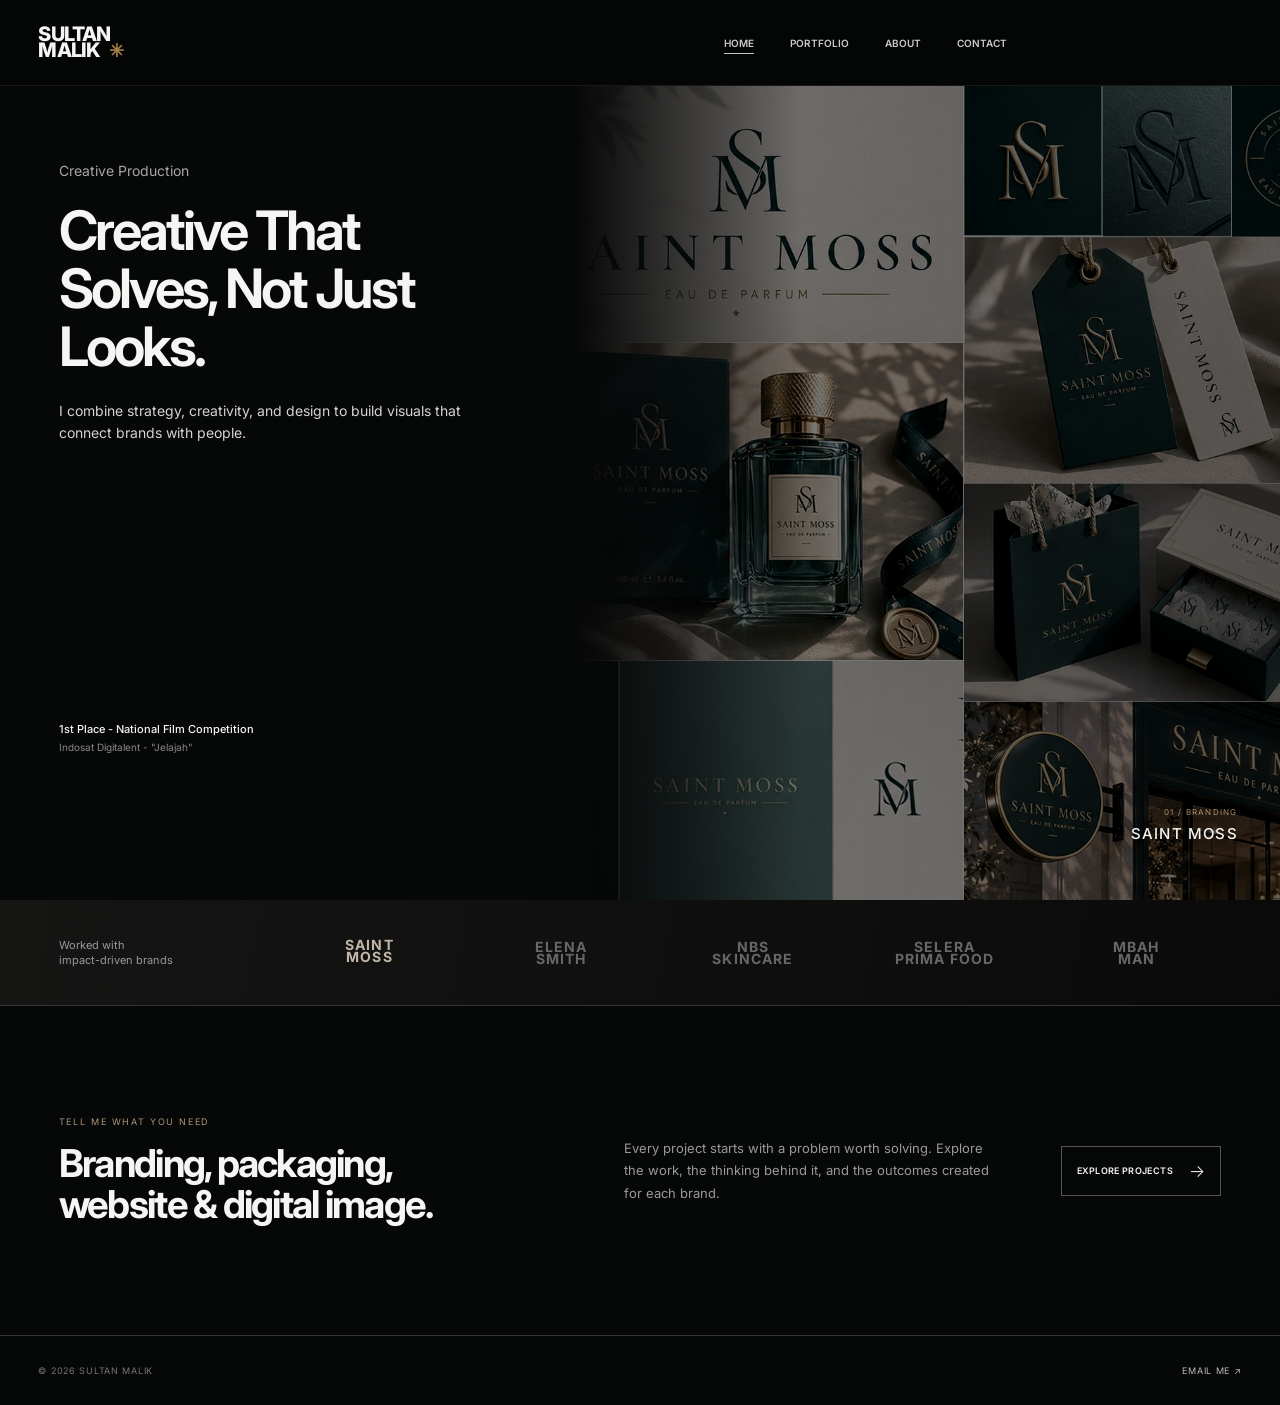
==== commit 5b5c5f49: "feat: update portfolio project galleries" ====
--- a/index.html
+++ b/index.html
@@ -12,7 +12,7 @@
       content="Sultan Malik - Creative and Design Production."
     >
     <title>Sultan Malik - Home</title>
-    <link rel="stylesheet" href="./src/styles.css">
+    <link rel="stylesheet" href="./src/styles.css?v=20260626-achievement-gap-2">
   </head>
 
   <body data-page="home">
@@ -24,14 +24,14 @@
       <main class="home-page">
         <!-- ======================================================
              HERO HOME
-             Ubah label, judul besar, deskripsi, dan tombol di sini.
+             Ubah label, judul besar, dan deskripsi di sini.
              ====================================================== -->
         <section class="hero" id="home">
           <div class="hero-copy">
-            <p class="intro" id="homeIntroLabel">Creative & Design Production</p>
+            <p class="intro" id="homeIntroLabel">Creative Production</p>
 
             <h1 id="homeHeadline">
-              Design That<br>
+              Creative That<br>
               Solves, Not Just<br>
               Looks.
             </h1>
@@ -40,11 +40,6 @@
               I combine strategy, creativity, and design to build visuals that
               connect brands with people.
             </p>
-
-            <a class="outline-button" href="./portfolio.html">
-              VIEW MY WORK
-              <span class="arrow">→</span>
-            </a>
 
             <div class="award achievement-carousel" id="achievementCarousel">
               <div
@@ -79,8 +74,10 @@
           >
             <figure class="hero-slide active" data-slide="0">
               <img
-                src="./assets/saintmoss/template.png"
+                src="./assets/saintmoss/template-web.jpg"
                 alt="SAINT MOSS branding project"
+                fetchpriority="high"
+                decoding="async"
               >
               <figcaption>
                 <span>01 / BRANDING</span>
@@ -90,8 +87,10 @@
 
             <figure class="hero-slide" data-slide="1" aria-hidden="true">
               <img
-                src="./assets/elena/DI/1.jpg"
+                src="./assets/elena/DI/1-web.jpg"
                 alt="ELENA SMITH digital imaging"
+                loading="lazy"
+                decoding="async"
               >
               <figcaption>
                 <span>02 / DIGITAL IMAGING</span>
@@ -101,8 +100,10 @@
 
             <figure class="hero-slide" data-slide="2" aria-hidden="true">
               <img
-                src="./assets/nbs/sosmed/sosmed1.jpg"
+                src="./assets/nbs/sosmed/sosmed1-web.jpg"
                 alt="NBS SKINCARE social media"
+                loading="lazy"
+                decoding="async"
               >
               <figcaption>
                 <span>03 / SOCIAL MEDIA</span>
@@ -112,23 +113,27 @@
 
             <figure class="hero-slide" data-slide="3" aria-hidden="true">
               <img
-                src="https://images.unsplash.com/photo-1544947950-fa07a98d237f?auto=format&fit=crop&w=1600&q=90"
-                alt="ORA Graphics editorial project"
-              >
-              <figcaption>
-                <span>04 / EDITORIAL</span>
-                <b>ORA GRAPHICS</b>
+                src="./assets/mockup/1688/NAGET MODERATE 500gr-web.jpg"
+                alt="SELERA PRIMA FOOD packaging project"
+                loading="lazy"
+                decoding="async"
+              >
+              <figcaption>
+                <span>04 / PACKAGING</span>
+                <b>SELERA PRIMA FOOD</b>
               </figcaption>
             </figure>
 
             <figure class="hero-slide" data-slide="4" aria-hidden="true">
               <img
-                src="https://images.unsplash.com/photo-1489599849927-2ee91cede3ba?auto=format&fit=crop&w=1600&q=90"
-                alt="DND Studio film project"
-              >
-              <figcaption>
-                <span>05 / MOVING IMAGE</span>
-                <b>DND STUDIO</b>
+                src="./assets/mbahman/mobil1.jpg"
+                alt="MBAH MAN car branding project"
+                loading="lazy"
+                decoding="async"
+              >
+              <figcaption>
+                <span>05 / CAR BRANDING</span>
+                <b>MBAH MAN</b>
               </figcaption>
             </figure>
           </div>
@@ -160,13 +165,13 @@
           </button>
 
           <button class="brand-trigger" data-slide="3" aria-pressed="false">
-            ORA<br>
-            <small>graphics</small>
+            SELERA<br>
+          PRIMA FOOD
           </button>
 
           <button class="brand-trigger" data-slide="4" aria-pressed="false">
-            DND<br>
-            <small>Studio</small>
+            MBAH<br>
+            MAN
           </button>
         </section>
 
@@ -175,11 +180,11 @@
              ====================================================== -->
         <section class="home-next">
           <div>
-            <p class="eyebrow">SELECTED PRACTICE</p>
+            <p class="eyebrow">TELL ME WHAT YOU NEED</p>
 
             <h2 id="practiceTitle">
-              Identity, packaging,<br>
-              digital & digital image.
+              Branding, packaging,<br>
+              website & digital image.
             </h2>
           </div>
 
--- a/src/styles.css
+++ b/src/styles.css
@@ -208,7 +208,7 @@
    ============================================================ */
 .award {
   position: absolute;
-  bottom: 26px;
+  bottom: clamp(30px, 16vh, 170px);
   display: flex;
   align-items: center;
 }
@@ -296,7 +296,7 @@
   transform: scale(1.025);
   transition:
     opacity 0.8s ease,
-    transform 5.5s ease;
+    transform 4s ease;
   pointer-events: none;
 }
 
@@ -322,7 +322,28 @@
   width: 100%;
   height: 100%;
   object-fit: cover;
+  object-position: var(--hero-image-focus, center center);
   filter: saturate(0.55) brightness(0.48) contrast(1.08);
+}
+
+.hero-slide[data-slide="0"] {
+  --hero-image-focus: center center;
+}
+
+.hero-slide[data-slide="1"] {
+  --hero-image-focus: center 70%;
+}
+
+.hero-slide[data-slide="2"] {
+  --hero-image-focus: center 70%;
+}
+
+.hero-slide[data-slide="3"] {
+  --hero-image-focus: center center;
+}
+
+.hero-slide[data-slide="4"] {
+  --hero-image-focus: center center;
 }
 
 .hero-slide figcaption {
@@ -623,6 +644,7 @@
   width: 100%;
   height: 100%;
   object-fit: cover;
+  object-position: var(--project-cover-position, center center);
   filter: saturate(0.65) brightness(0.7);
   transition: 0.45s;
 }
@@ -960,11 +982,16 @@
   position: sticky;
   top: 86px;
   z-index: 25;
-  display: flex;
+  display: none;
   justify-content: space-between;
   align-items: center;
   background: rgba(7, 8, 8, 0.94);
   backdrop-filter: blur(14px);
+}
+
+.project-detail .portfolio-toolbar,
+.category-view-heading ~ .portfolio-toolbar {
+  display: none;
 }
 
 .portfolio-toolbar > span {
@@ -1238,32 +1265,22 @@
    ============================================================ */
 .masonry-gallery {
   margin: 0 4.6vw;
-  columns: 3 280px;
-  column-gap: 22px;
+  display: grid;
+  grid-template-columns: repeat(2, minmax(0, 1fr));
+  gap: 22px;
+  align-items: start;
 }
 
 .masonry-item {
-  margin: 0 0 22px;
-  break-inside: avoid;
-  overflow: hidden;
-  background: #111;
-}
-
-.masonry-item:nth-child(3n + 1) img {
-  aspect-ratio: 4/5;
-}
-
-.masonry-item:nth-child(3n + 2) img {
-  aspect-ratio: 4/3;
-}
-
-.masonry-item:nth-child(3n) img {
-  aspect-ratio: 1/1;
+  margin: 0;
+  overflow: visible;
+  background: transparent;
 }
 
 .masonry-item img {
   width: 100%;
-  object-fit: cover;
+  height: auto;
+  object-fit: contain;
   display: block;
   filter: saturate(0.72) brightness(0.78);
   transition:
@@ -1368,7 +1385,7 @@
 
 .section-heading {
   display: grid;
-  grid-template-columns: 0.35fr 1fr;
+  grid-template-columns: 0.35fr minmax(0, 1fr) 140px;
   gap: 50px;
   margin-bottom: 55px;
 }
@@ -1381,7 +1398,7 @@
   min-height: 165px;
   padding: 30px 0;
   display: grid;
-  grid-template-columns: 0.35fr 1fr auto;
+  grid-template-columns: 0.35fr minmax(0, 1fr) 140px;
   gap: 50px;
   align-items: start;
   border-bottom: 1px solid #30302f;
@@ -1441,17 +1458,50 @@
   font-size: clamp(66px, 8vw, 130px);
 }
 
-.contact-email {
+.contact-actions {
   margin-top: 45px;
-  width: fit-content;
-  font-size: 17px;
-  padding-bottom: 10px;
-  border-bottom: 1px solid #777;
-}
-
-.contact-email span {
+  display: flex;
+  flex-wrap: wrap;
+  gap: 14px;
+}
+
+.contact-icon-button {
+  min-height: 54px;
+  padding: 0 18px;
+  border: 1px solid #3a3a38;
+  color: #ddd;
+  display: inline-flex;
+  align-items: center;
+  gap: 12px;
+  font-size: 10px;
+  letter-spacing: 0.12em;
+  text-transform: uppercase;
+  transition:
+    color 0.2s ease,
+    border-color 0.2s ease,
+    background 0.2s ease;
+}
+
+.contact-icon-button:hover {
+  color: #fff;
+  border-color: #8b7357;
+  background: rgba(255, 255, 255, 0.04);
+}
+
+.contact-icon-button svg {
+  width: 21px;
+  height: 21px;
+  fill: none;
+  stroke: var(--gold);
+  stroke-width: 1.5;
+  stroke-linecap: round;
+  stroke-linejoin: round;
+}
+
+.contact-icon-button b {
   color: var(--gold);
-  margin-left: 30px;
+  font-size: 15px;
+  letter-spacing: -0.04em;
 }
 
 .contact-visual {
@@ -1539,48 +1589,6 @@
   font-size: 11px;
   padding-bottom: 10px;
   border-bottom: 1px solid #292929;
-}
-
-/* ============================================================
-   ABOUT: DETAIL KONTAK PERSONAL
-   ============================================================ */
-.about-contact {
-  padding: 55px 4.6vw;
-  display: grid;
-  grid-template-columns: 0.35fr 1fr;
-  gap: 50px;
-  border-top: 1px solid var(--line);
-}
-
-.about-contact > div {
-  display: flex;
-  flex-wrap: wrap;
-  gap: 18px 50px;
-}
-
-.about-contact a,
-.about-contact span {
-  color: #bbb;
-  font-size: 12px;
-}
-
-.about-contact a {
-  border-bottom: 1px solid #555;
-  padding-bottom: 5px;
-}
-
-.direct-contact {
-  display: flex;
-  flex-wrap: wrap;
-  gap: 12px 30px;
-  margin-top: 22px;
-  color: #888;
-  font-size: 10px;
-  letter-spacing: 0.05em;
-}
-
-.direct-contact a {
-  color: #bbb;
 }
 
 /* ============================================================
@@ -1983,17 +1991,6 @@
     gap: 45px;
   }
 
-  .about-contact {
-    padding: 45px 22px;
-    grid-template-columns: 1fr;
-    gap: 15px;
-  }
-
-  .about-contact > div {
-    flex-direction: column;
-    gap: 15px;
-  }
-
   .contact-hero {
     min-height: 0;
     grid-template-columns: 1fr;
@@ -2008,8 +2005,13 @@
     font-size: 62px;
   }
 
-  .contact-email {
-    font-size: 13px;
+  .contact-actions {
+    gap: 10px;
+  }
+
+  .contact-icon-button {
+    min-height: 50px;
+    font-size: 9px;
   }
 
   .contact-visual {
@@ -2112,11 +2114,8 @@
 
   .masonry-gallery {
     margin: 0 14px;
-    columns: 1;
-  }
-
-  .masonry-item {
-    margin-bottom: 14px;
+    grid-template-columns: 1fr;
+    gap: 14px;
   }
 
   .detail-bottom-back {
